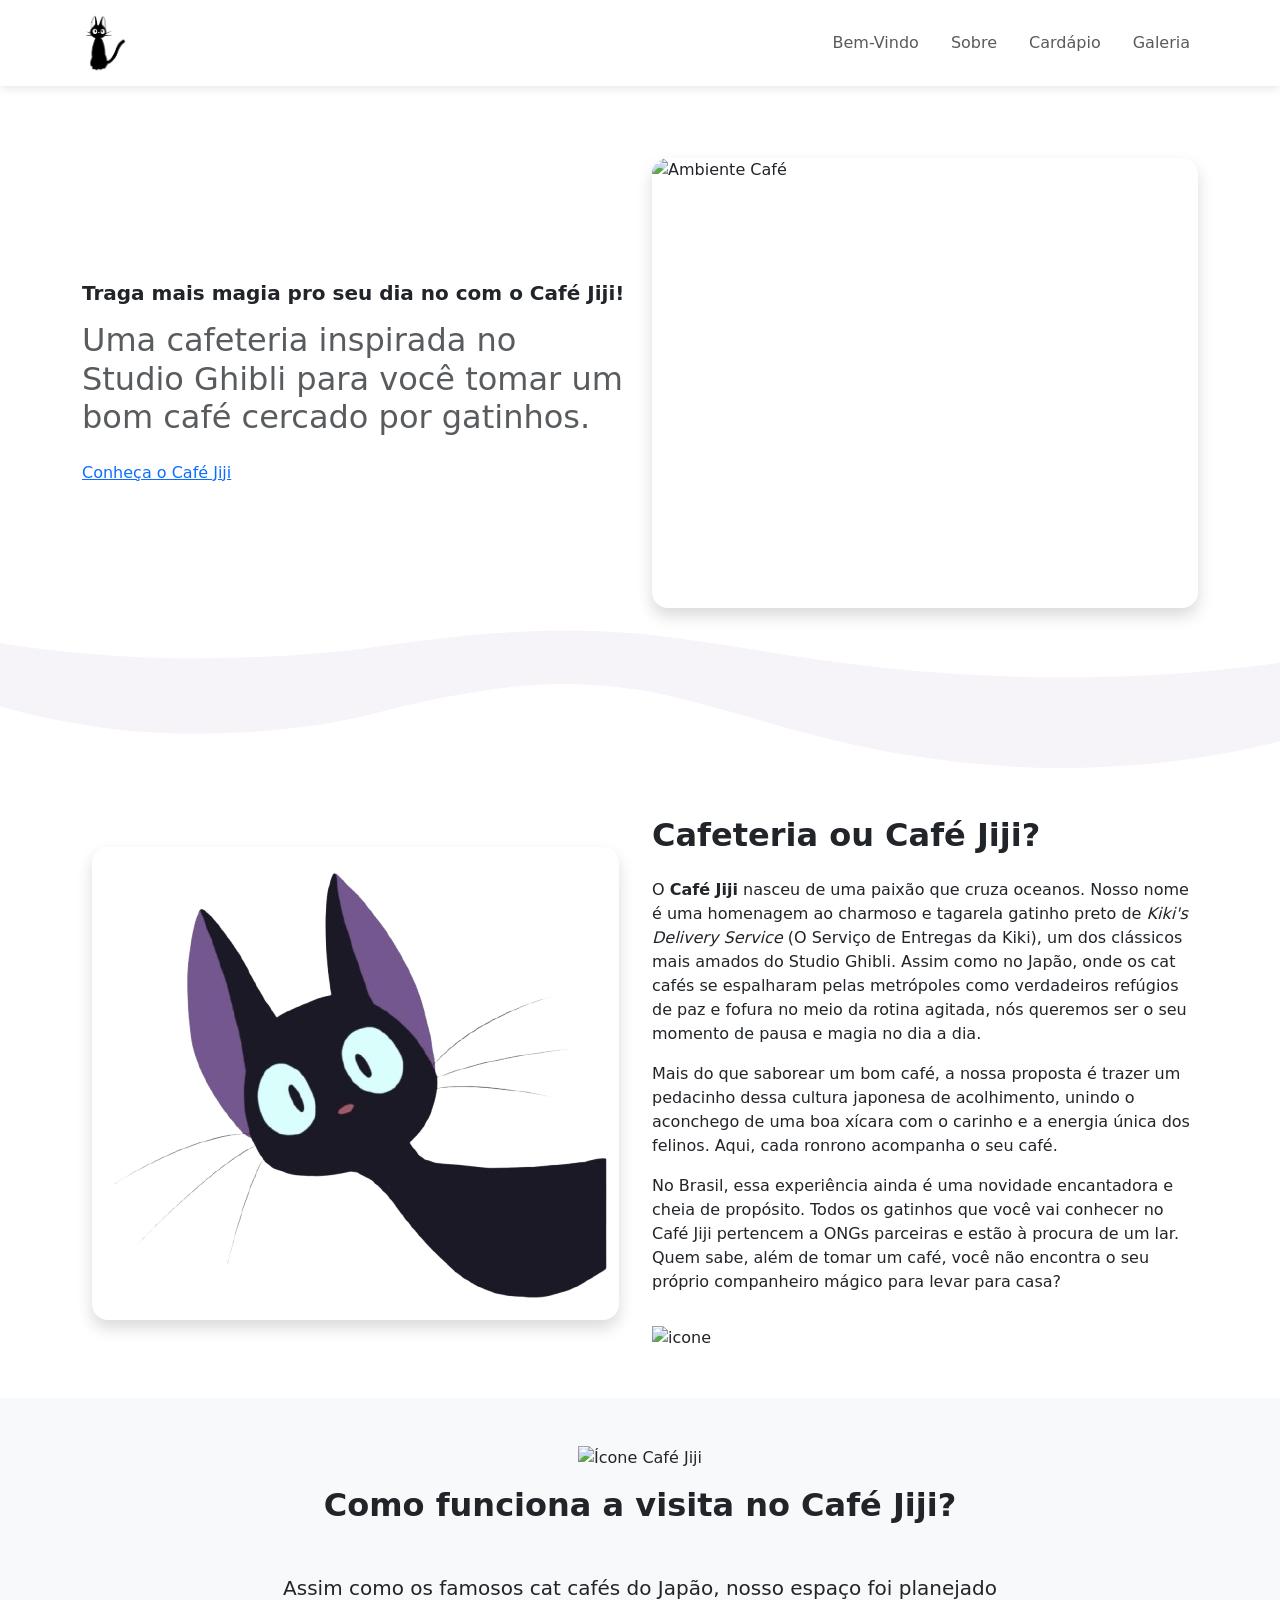
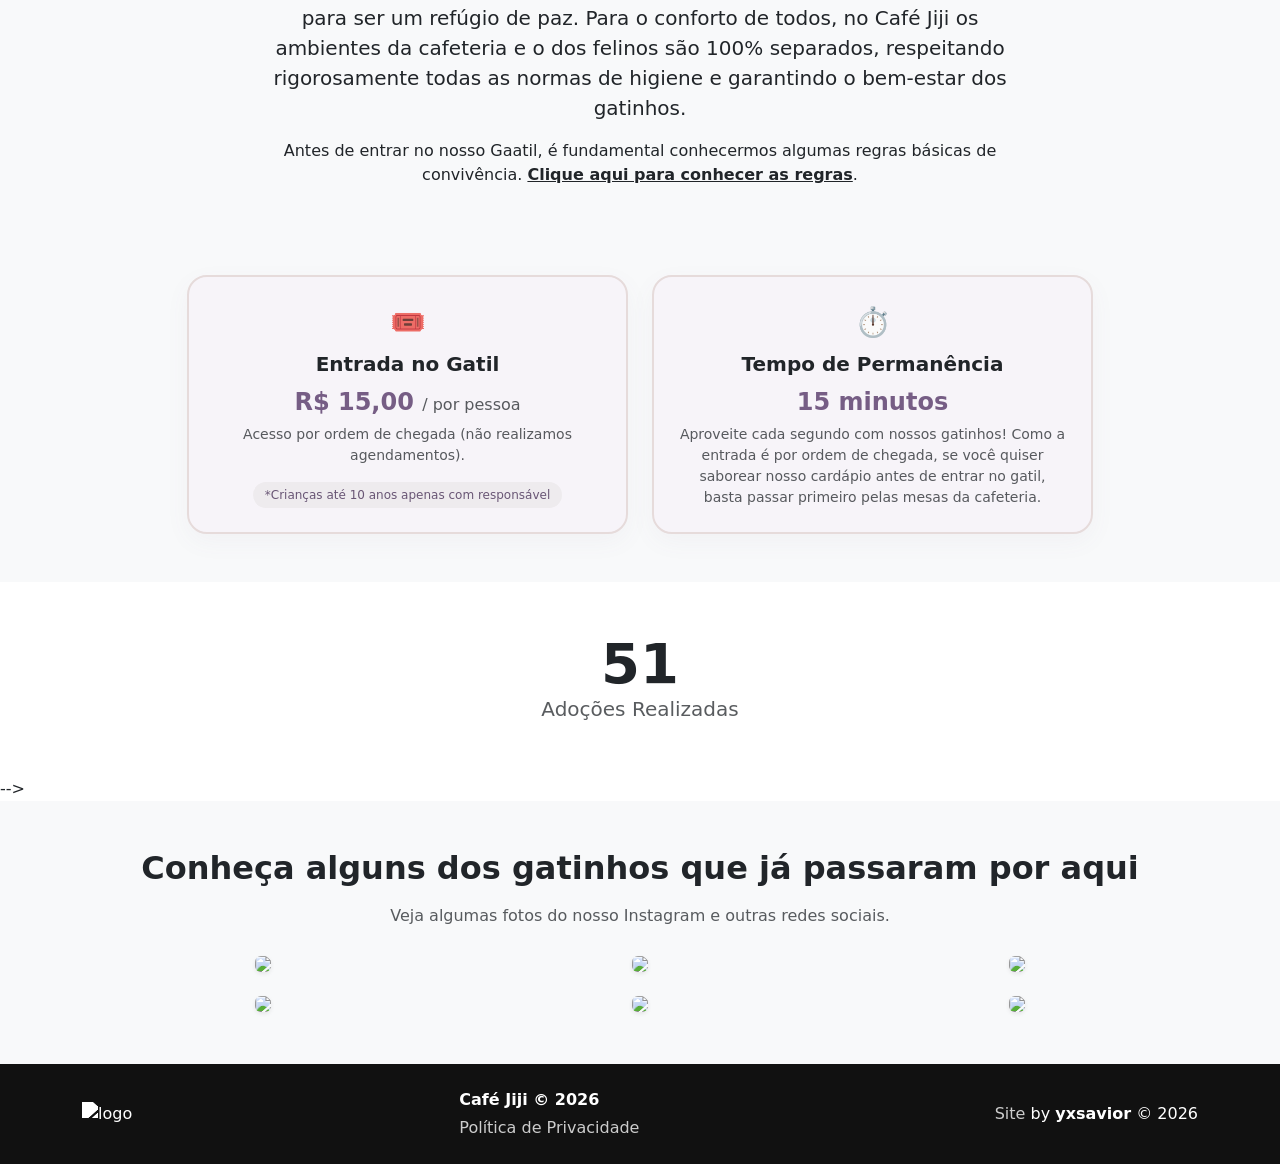
==== CafeJiji/wwwroot/index.html @ 89c2457e "feat: start frontend implementation" ====
<!DOCTYPE html>
<html lang="pt-br">
<head>
  <meta charset="UTF-8">
  <title>Header Café Jiji</title>

  <link href="https://cdn.jsdelivr.net/npm/bootstrap@5.3.3/dist/css/bootstrap.min.css" rel="stylesheet">
  <link href="css/styles.css" rel="stylesheet">

  <style>
    /* sticky estilo Elementor */
    .navbar {
      position: sticky;
      top: 0;
      z-index: 1000;
      background: white;
      box-shadow: 0 2px 10px rgba(0,0,0,0.1);
    }

    .navbar-brand img {
      height: 60px;
    }

    .nav-link {
      font-weight: 500;
    }

    /* Limita a altura máxima do slider no topo para não quebrar a proporção */
    .hero-carousel-img {
      height: 450px;
      object-fit: cover;
    }
  </style>
</head>

<body>

<!-- HEADER -->
<nav class="navbar navbar-expand-lg">

  <div class="container">

    <!-- LOGO -->
    <a class="navbar-brand" href="#">
      <img src="images/logo.png" alt="Logo">
    </a>

    <!-- botão mobile -->
    <button class="navbar-toggler" type="button" data-bs-toggle="collapse" data-bs-target="#menu">
      <span class="navbar-toggler-icon"></span>
    </button>

    <!-- MENU -->
    <div class="collapse navbar-collapse justify-content-end" id="menu">

      <ul class="navbar-nav gap-3">

        <li class="nav-item">
          <a class="nav-link" href="#home">Bem-Vindo</a>
        </li>

        <li class="nav-item">
          <a class="nav-link" href="#sobre">Sobre</a>
        </li>

        <li class="nav-item">
          <a class="nav-link" href="#cardapio">Cardápio</a>
        </li>

        <li class="nav-item">
          <a class="nav-link" href="#galeria">Galeria</a>
        </li>

      </ul>

    </div>

  </div>
</nav>

<script src="https://cdn.jsdelivr.net/npm/bootstrap@5.3.3/dist/js/bootstrap.bundle.min.js"></script>

<section id="bem-vindo" class="hero-section">

  <!-- CONTEÚDO -->
  <div class="container py-5">
    <!-- Removido o min-vh-100 para evitar que a seção estique desproporcionalmente -->
    <div class="row align-items-center py-4">

      <!-- TEXTO -->
      <div class="col-lg-6 text-center text-lg-start">

        <h5 class="fw-bold mb-3">
          Traga mais magia pro seu dia no <b>com o Café Jiji!</b>
        </h5>

        <h2 class="mb-4 text-muted">
            Uma cafeteria inspirada no Studio Ghibli para você tomar um bom café cercado por gatinhos.
        </h2>
        
        <a href="#sobre" class="hero-link">
          Conheça o Café Jiji
        </a>

      </div>

      <!-- SLIDER -->
      <div class="col-lg-6 mt-4 mt-lg-0">

        <div id="carouselCafe" class="carousel slide carousel-fade" data-bs-ride="carousel">

          <div class="carousel-inner rounded-4 overflow-hidden shadow">

            <div class="carousel-item active">
              <img src="https://images.unsplash.com/photo-1511920170033-f8396924c348"
                   class="d-block w-100 hero-carousel-img"
                   alt="Ambiente Café">
            </div>

            <div class="carousel-item">
              <img src="https://images.unsplash.com/photo-1509042239860-f550ce710b93"
                   class="d-block w-100 hero-carousel-img"
                   alt="Gatinho tomando café">
            </div>

          </div>

        </div>

      </div>

    </div>
  </div>

  <!-- ONDA (SVG igual Elementor) -->
  <div class="wave">
    <svg viewBox="0 0 1000 100" preserveAspectRatio="none">
      <path d="M790.5,93.1c-59.3-5.3-116.8-18-192.6-50c-29.6-12.7-76.9-31-100.5-35.9c-23.6-4.9-52.6-7.8-75.5-5.3
      c-10.2,1.1-22.6,1.4-50.1,7.4c-27.2,6.3-58.2,16.6-79.4,24.7c-41.3,15.9-94.9,21.9-134,22.6C72,58.2,0,25.8,0,25.8V100h1000V65.3
      c0,0-51.5,19.4-106.2,25.7C839.5,97,814.1,95.2,790.5,93.1z"></path>
    </svg>
  </div>

</section>
<div class="wave-divider">
  <svg viewBox="0 0 1000 100" preserveAspectRatio="none">
    <path d="M421.9,6.5c22.6-2.5,51.5,0.4,75.5,5.3c23.6,4.9,70.9,23.5,100.5,35.7c75.8,32.2,133.7,44.5,192.6,49.7
    c23.6,2.1,48.7,3.5,103.4-2.5c54.7-6,106.2-25.6,106.2-25.6V0H0v30.3c0,0,72,32.6,158.4,30.5c39.2-0.7,92.8-6.7,134-22.4
    c21.2-8.1,52.2-18.2,79.7-24.2C399.3,7.9,411.6,7.5,421.9,6.5z"></path>
  </svg>
</div>
<section id="sobre" class="py-5 position-relative bg-white">

  <div class="container">

    <div class="row align-items-center">

      <!-- IMAGEM -->
      <div class="col-lg-6 text-center mb-4 mb-lg-0">
        <img src="images/132-1326519_jiji-kikis-delivery-service-icon-png-download-kiki-removebg-preview.png"
             class="img-fluid rounded-4 shadow"
             alt="Café Jiji">
      </div>

      <!-- TEXTO -->
      <div class="col-lg-6">

        <h2 class="fw-bold mb-4">Cafeteria ou Café Jiji?</h2>

        <p>
            O <strong>Café Jiji</strong> nasceu de uma paixão que cruza oceanos. Nosso nome é uma homenagem ao charmoso e tagarela gatinho preto de <em>Kiki's Delivery Service</em> (O Serviço de Entregas da Kiki), um dos clássicos mais amados do Studio Ghibli. Assim como no Japão, onde os cat cafés se espalharam pelas metrópoles como verdadeiros refúgios de paz e fofura no meio da rotina agitada, nós queremos ser o seu momento de pausa e magia no dia a dia.
        </p>

        <p>
          Mais do que saborear um bom café, a nossa proposta é trazer um pedacinho dessa cultura japonesa de acolhimento, unindo o aconchego de uma boa xícara com o carinho e a energia única dos felinos. Aqui, cada ronrono acompanha o seu café.
        </p>

        <p>
          No Brasil, essa experiência ainda é uma novidade encantadora e cheia de propósito. Todos os gatinhos que você vai conhecer no Café Jiji pertencem a ONGs parceiras e estão à procura de um lar. Quem sabe, além de tomar um café, você não encontra o seu próprio companheiro mágico para levar para casa?
        </p>

        <!-- ícone pequeno -->
        <img src="https://gateriacatcafe.com.br/wp-content/uploads/2022/05/pet-cafe-5-112845.svg"
             width="60"
             class="mt-3"
             alt="icone">

      </div>

    </div>
  </div>
</section>

<!-- SEÇÃO ATUALIZADA: FUNCIONAMENTO DA VISITA VERTICALIZADA -->
<section id="funcionamento" class="py-5 bg-light position-relative">
  <div class="container">
    
    <!-- TOPO: Ícone + Título Centralizados -->
    <div class="text-center mb-5">
      <img 
        src="https://gateriacatcafe.com.br/wp-content/uploads/2022/05/pet-cafe-1-112818.svg" 
        alt="Ícone Café Jiji" 
        width="80" 
        class="mb-3"
      >
      <h2 class="fw-bold">Como funciona a visita no Café Jiji?</h2>
    </div>

    <!-- TEXTO INTRODUTÓRIO -->
    <div class="row justify-content-center mb-5">
      <div class="col-lg-8 text-center">
        <p class="lead">
          Assim como os famosos cat cafés do Japão, nosso espaço foi planejado para ser um refúgio de paz. 
          Para o conforto de todos, no Café Jiji os ambientes da cafeteria e o dos felinos são 100% separados, 
          respeitando rigorosamente todas as normas de higiene e garantindo o bem-estar dos gatinhos.
        </p>
        <p class="mt-3">
          Antes de entrar no nosso Gaatil, é fundamental conhecermos algumas regras básicas de convivência. 
          <a href="#" class="fw-bold text-decoration-underline link-dark">Clique aqui para conhecer as regras</a>.
        </p>
      </div>
    </div>

<div class="row justify-content-center g-4 text-center">
      
<div class="row justify-content-center g-4 text-center">
      
      <div class="col-md-5">
        <div class="p-4 jiji-card h-100 d-flex flex-column justify-content-center">
          <div class="jiji-icon-wrapper mb-2">🎟️</div>
          <h5 class="fw-bold mb-2 text-dark">Entrada no Gatil</h5>
          <p class="fs-4 fw-bold jiji-price mb-1">R$ 15,00 <span class="fs-6 text-muted fw-normal">/ por pessoa</span></p>
          <p class="text-muted small mb-0 font-light">Acesso por ordem de chegada (não realizamos agendamentos).</p>
          <div class="mt-3">
            <span class="jiji-badge">*Crianças até 10 anos apenas com responsável</span>
          </div>
        </div>
      </div>

      <div class="col-md-5">
        <div class="p-4 jiji-card h-100 d-flex flex-column justify-content-center">
          <div class="jiji-icon-wrapper mb-2">⏱️</div>
          <h5 class="fw-bold mb-2 text-dark">Tempo de Permanência</h5>
          <p class="fs-4 fw-bold text-dark mb-1 font-accent">15 minutos</p>
          <p class="text-muted small mb-0 font-light">
            Aproveite cada segundo com nossos gatinhos! Como a entrada é por ordem de chegada, se você quiser saborear nosso cardápio antes de entrar no gatil, basta passar primeiro pelas mesas da cafeteria.
          </p>
        </div>
      </div>

    </div>
    </div>

  </div>
</section>

<section class="py-5 text-center">

  <div class="container">

    <div class="display-4 fw-bold">
      <span id="counter">0</span>
    </div>
    <h5 class="text-muted mb-2">Adoções Realizadas</h5>

  </div>

</section>

<script>
function animateCounter(id, target, duration) {
  const el = document.getElementById(id);
  let start = 0;
  const stepTime = Math.max(Math.floor(duration / target), 10);

  const timer = setInterval(() => {
    start++;
    el.textContent = start;

    if (start >= target) {
      clearInterval(timer);
    }
  }, stepTime);
}

// inicia quando carrega a página
animateCounter("counter", 89, 3000);
</script>

<!-- <section class="parallax-js">

  <div class="parallax-bg"></div>

  <div class="container text-center text-white">
    <h2 class="fw-bold">Bem-vindo ao Café Jiji</h2>
    <p>Experiência única com cafés e gatos</p>
  </div>

</section> -->

<!-- <section id="cardapio" class="cardapio-section d-flex align-items-center">

  <!-- overlay -->
  <div class="overlay"></div> -->

</section>
<section id="galeria" class="gallery-section position-relative py-5">

  <div class="container text-center">

    <h2 class="fw-bold mb-3">Conheça alguns dos gatinhos que já passaram por aqui</h2>

    <p class="text-muted mb-4">
      Veja algumas fotos do nosso Instagram e outras redes sociais.
    </p>

    <!-- GALERIA -->
    <div class="row g-3">

      <div class="col-6 col-md-4">
        <img src="https://images.unsplash.com/photo-1511910849309-0dffb8785146"
             class="img-fluid rounded shadow-sm gallery-img">
      </div>

      <div class="col-6 col-md-4">
        <img src="https://images.unsplash.com/photo-1504208434309-cb69f4fe52b0"
             class="img-fluid rounded shadow-sm gallery-img">
      </div>

      <div class="col-6 col-md-4">
        <img src="https://images.unsplash.com/photo-1509042239860-f550ce710b93"
             class="img-fluid rounded shadow-sm gallery-img">
      </div>

      <div class="col-6 col-md-4">
        <img src="https://images.unsplash.com/photo-1470163395405-d2b80e7450ed"
             class="img-fluid rounded shadow-sm gallery-img">
      </div>

      <div class="col-6 col-md-4">
        <img src="https://images.unsplash.com/photo-1518791841217-8f162f1e1131"
             class="img-fluid rounded shadow-sm gallery-img">
      </div>

      <div class="col-6 col-md-4">
        <img src="https://images.unsplash.com/photo-1511044568932-338cba0ad803"
             class="img-fluid rounded shadow-sm gallery-img">
      </div>

    </div>

  </div>

</section>
<footer class="footer py-4">

  <div class="container">

    <div class="row align-items-center text-center text-md-start g-3">

      <!-- LOGO -->
      <div class="col-md-4">
        <img 
          src="https://gateriacatcafe.com.br/wp-content/uploads/2022/05/pet-cafe-4-112840.svg"
          alt="logo"
          width="90"
        >
      </div>

      <!-- CENTRO -->
      <div class="col-md-4">

        <p class="mb-1 fw-bold">
          Café Jiji © 2026
        </p>

        <a href="#"
           target="_blank"
           class="text-decoration-none">
          Política de Privacidade
        </a>

      </div>

      <!-- CRÉDITO -->
      <div class="col-md-4 text-md-end">

        <p class="mb-0">
          <a href="https://upsites.digital" target="_blank" class="text-decoration-none">
            Site
          </a>
          by <strong>yxsavior</strong> © <span id="ano"></span>
        </p>

      </div>

    </div>

  </div>

</footer>

<script>
  document.getElementById("ano").textContent = new Date().getFullYear();
</script>
</body>
</html>
---- CafeJiji/wwwroot/css/styles.css ----
.hero-section {
  background: #f8f9fa;
  position: relative;
}

.wave {
  position: absolute;
  bottom: 0;
  width: 100%;
  overflow: hidden;
  line-height: 0;
}

.wave svg {
  display: block;
  width: 100%;
  height: 50px;
  fill: #f7f4f9;
}

.wave-divider {
  line-height: 0;
  margin-top: -1px;
  margin-bottom: -1px;
}

.wave-divider svg {
  display: block;
  width: 100%;
  height: 90px;
}

/* cor depende da seção */
.wave-divider path {
  /* fill: #e6dbdb; */
  fill: #f7f4f9
}

.carousel img {
  height: 450px;
  object-fit: cover;
}

#a-gateria {
  background: #f8f9fa;
}

#a-gateria p {
  line-height: 1.7;
}

#a-gateria ul {
  padding-left: 1.2rem;
}

#a-gateria ul li {
  margin-bottom: 6px;
}

.card {
  border-radius: 14px;
  transition: 0.2s ease;
}

.card:hover {
  transform: translateY(-3px);
  box-shadow: 0 10px 25px rgba(0,0,0,0.1);
}

.cardapio-section {
  position: relative;
  min-height: 400px;
  background: url("https://images.unsplash.com/photo-1509042239860-f550ce710b93") center/cover no-repeat;
  overflow: hidden;
}

/* overlay escuro */
.cardapio-section .overlay {
  position: absolute;
  inset: 0;
  background: rgba(0,0,0,0.6);
}

/* conteúdo acima do overlay */
.cardapio-section .container {
  z-index: 2;
}

/* imagem decorativa girando */
.decor {
  position: absolute;
  width: 180px;
  top: 20px;
  right: 40px;
  opacity: 0.8;
  animation: spin 20s linear infinite;
}

/* animação rotação */
@keyframes spin {
  from { transform: rotate(0deg); }
  to { transform: rotate(360deg); }
}

.gallery-section {
  background: #f8f9fa;
  position: relative;
}

/* WAVES */
.wave-top,
.wave-bottom {
  position: absolute;
  width: 100%;
  left: 0;
  line-height: 0;
}

.wave-top {
  top: 0;
}

.wave-bottom {
  bottom: 0;
}

.wave-top svg,
.wave-bottom svg {
  width: 100%;
  height: 80px;
  display: block;
  fill: #fff;
}

/* GALERIA */
.gallery-img {
  height: 220px;
  object-fit: cover;
  transition: 0.3s ease;
  cursor: pointer;
}

.gallery-img:hover {
  transform: scale(1.05);
  box-shadow: 0 10px 25px rgba(0,0,0,0.15);
}

.footer {
  background: #111;
  color: #fff;
}

.footer a {
  color: #ccc;
  transition: 0.2s;
}

.footer a:hover {
  color: #fff;
}

.footer img {
  filter: brightness(0) invert(1); /* deixa o logo branco se quiser */
}

.hero-section {
  position: relative;
  overflow: hidden;
  background: #fff;
}

/* wave sempre embaixo da section */
.wave-bottom {
  position: absolute;
  bottom: -1px;
  left: 0;
  width: 100%;
  line-height: 0;
}

.wave-bottom svg {
  width: 100%;
  height: 80px;
  display: block;
}
#carouselCafe {
  max-width: 100%;
}

.carousel-inner {
  border-radius: 20px;
  overflow: hidden;
}

/* Faz com que todos os parágrafos do site tenham o padrão da classe 'lead' */


/* Customização dos Cards do Café Jiji (Edição Lavanda) */
.jiji-card {
    background-color: #f7f4f9; /* Um off-white/lavanda claríssimo e super limpo */
    border: 2px solid #e6dbdb; /* A cor que você sugeriu, servindo de transição suave */
    border-radius: 20px;       /* Cantos arredondados amigáveis */
    box-shadow: 0 8px 24px rgba(118, 93, 133, 0.05); /* Sombra super sutil e levemente arroxeada */
    transition: transform 0.3s ease, box-shadow 0.3s ease;
}

/* Efeito sutil quando o usuário passa o mouse por cima */
.jiji-card:hover {
    transform: translateY(-4px);
    box-shadow: 0 12px 30px rgba(118, 93, 133, 0.1);
    
}

/* Destaca os emojis tirando o visual de texto comum */
.jiji-icon-wrapper {
    font-size: 1.8rem;
    display: inline-block;
}

/* Um roxo/lavanda mais escuro para o preço ter boa leitura */
.jiji-price {
    color: #765d85; 
}

/* Um destaque em tom lavanda pastel para substituir o badge cinza */
.jiji-badge {
    display: inline-block;
    padding: 4px 12px;
    font-size: 0.75rem;
    font-weight: 500;
    color: #695675;
    background-color: #eeebee; /* Lilás pastel bem delicado */
    border-radius: 50px;
}

/* Ajuste opcional para o destaque dos '15 minutos' no Card 2 */
.font-accent {
    color: #765d85 !important;
}
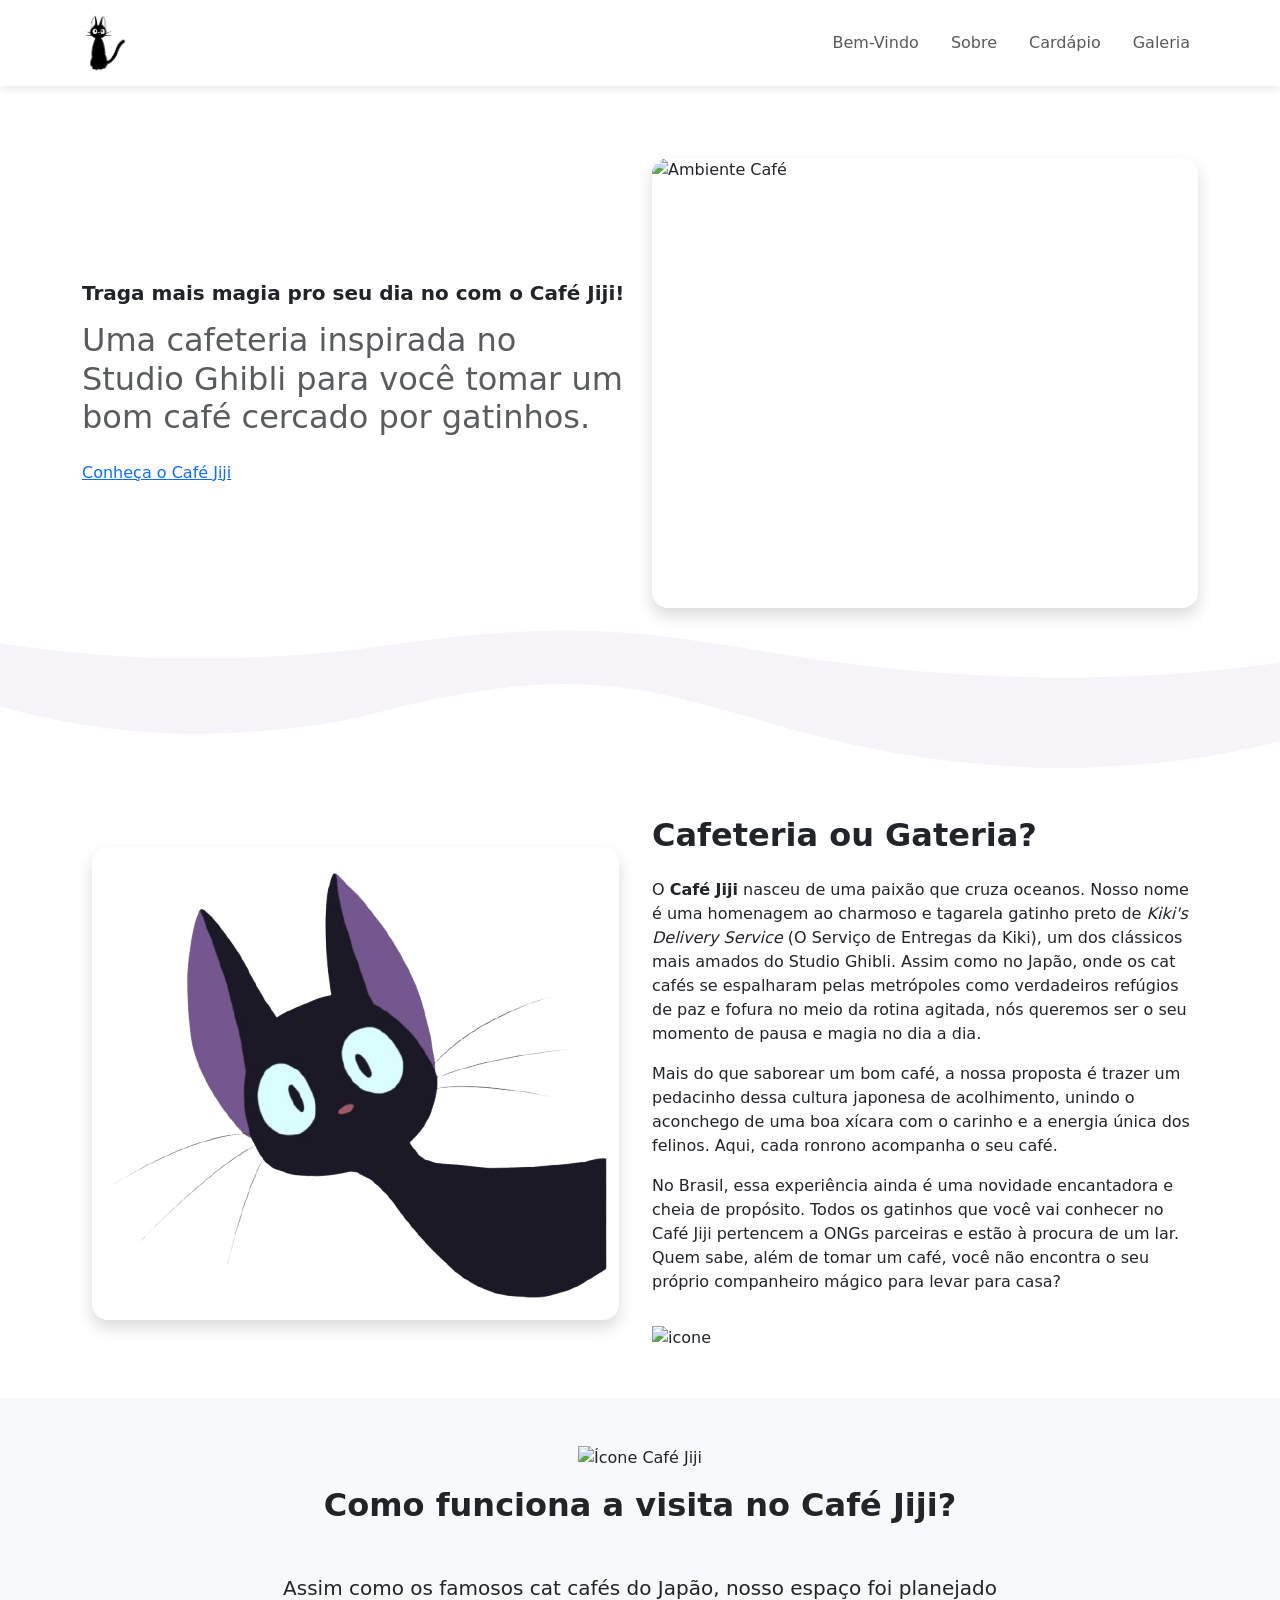
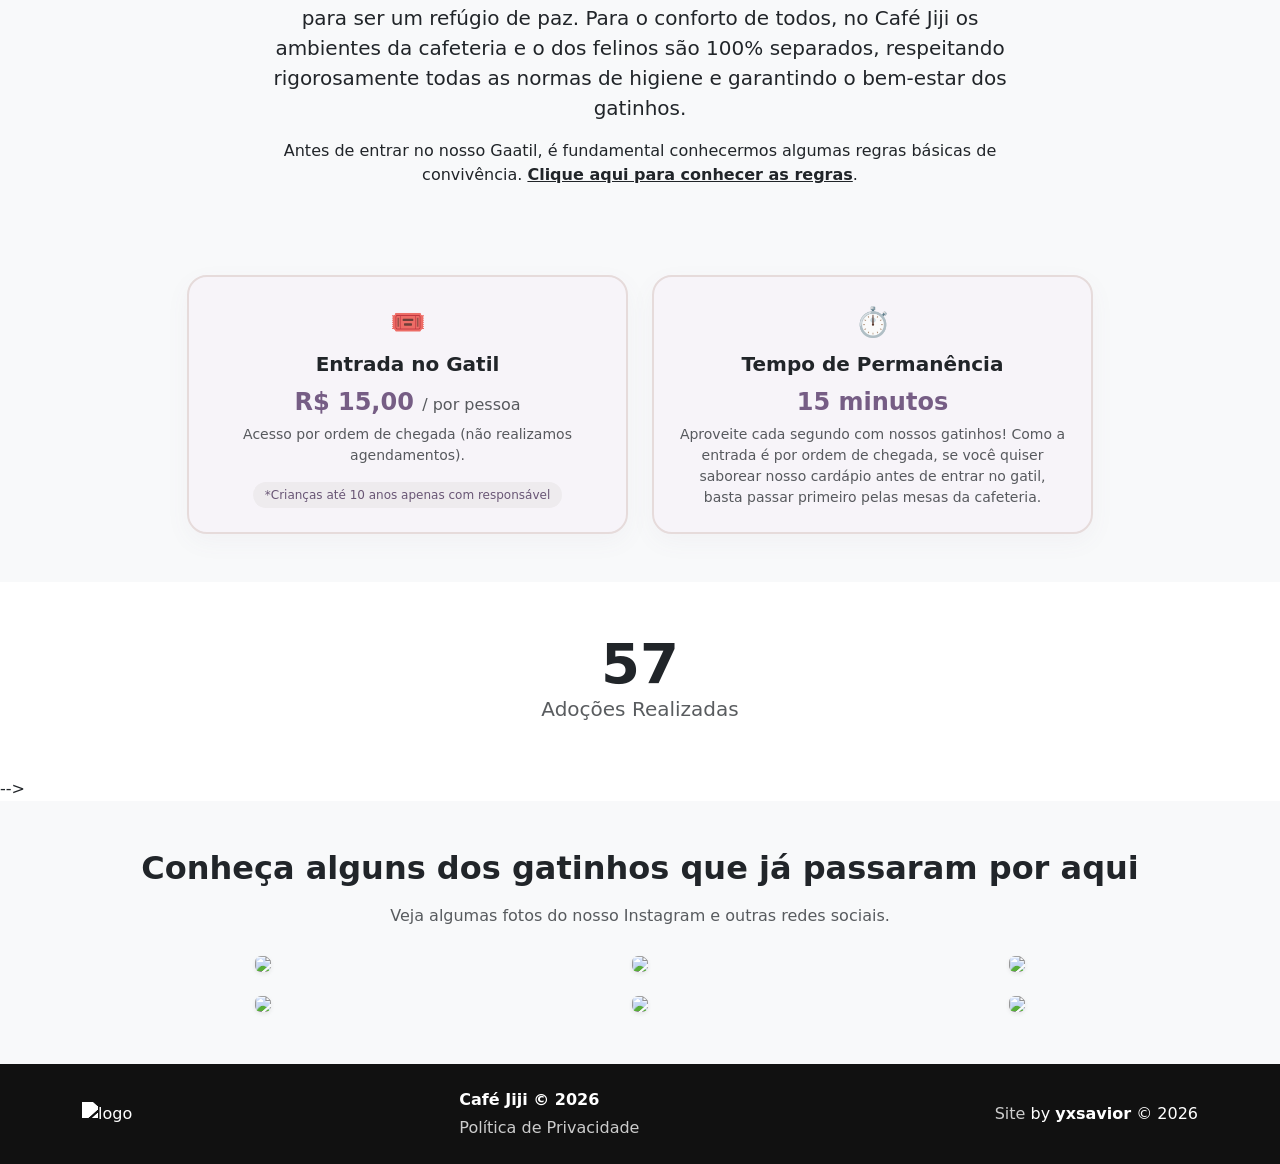
==== commit b8f7729d: "feat: pages mvp" ====
--- a/CafeJiji/wwwroot/index.html
+++ b/CafeJiji/wwwroot/index.html
@@ -165,7 +165,7 @@
       <!-- TEXTO -->
       <div class="col-lg-6">
 
-        <h2 class="fw-bold mb-4">Cafeteria ou Café Jiji?</h2>
+        <h2 class="fw-bold mb-4">Cafeteria ou Gateria?</h2>
 
         <p>
             O <strong>Café Jiji</strong> nasceu de uma paixão que cruza oceanos. Nosso nome é uma homenagem ao charmoso e tagarela gatinho preto de <em>Kiki's Delivery Service</em> (O Serviço de Entregas da Kiki), um dos clássicos mais amados do Studio Ghibli. Assim como no Japão, onde os cat cafés se espalharam pelas metrópoles como verdadeiros refúgios de paz e fofura no meio da rotina agitada, nós queremos ser o seu momento de pausa e magia no dia a dia.
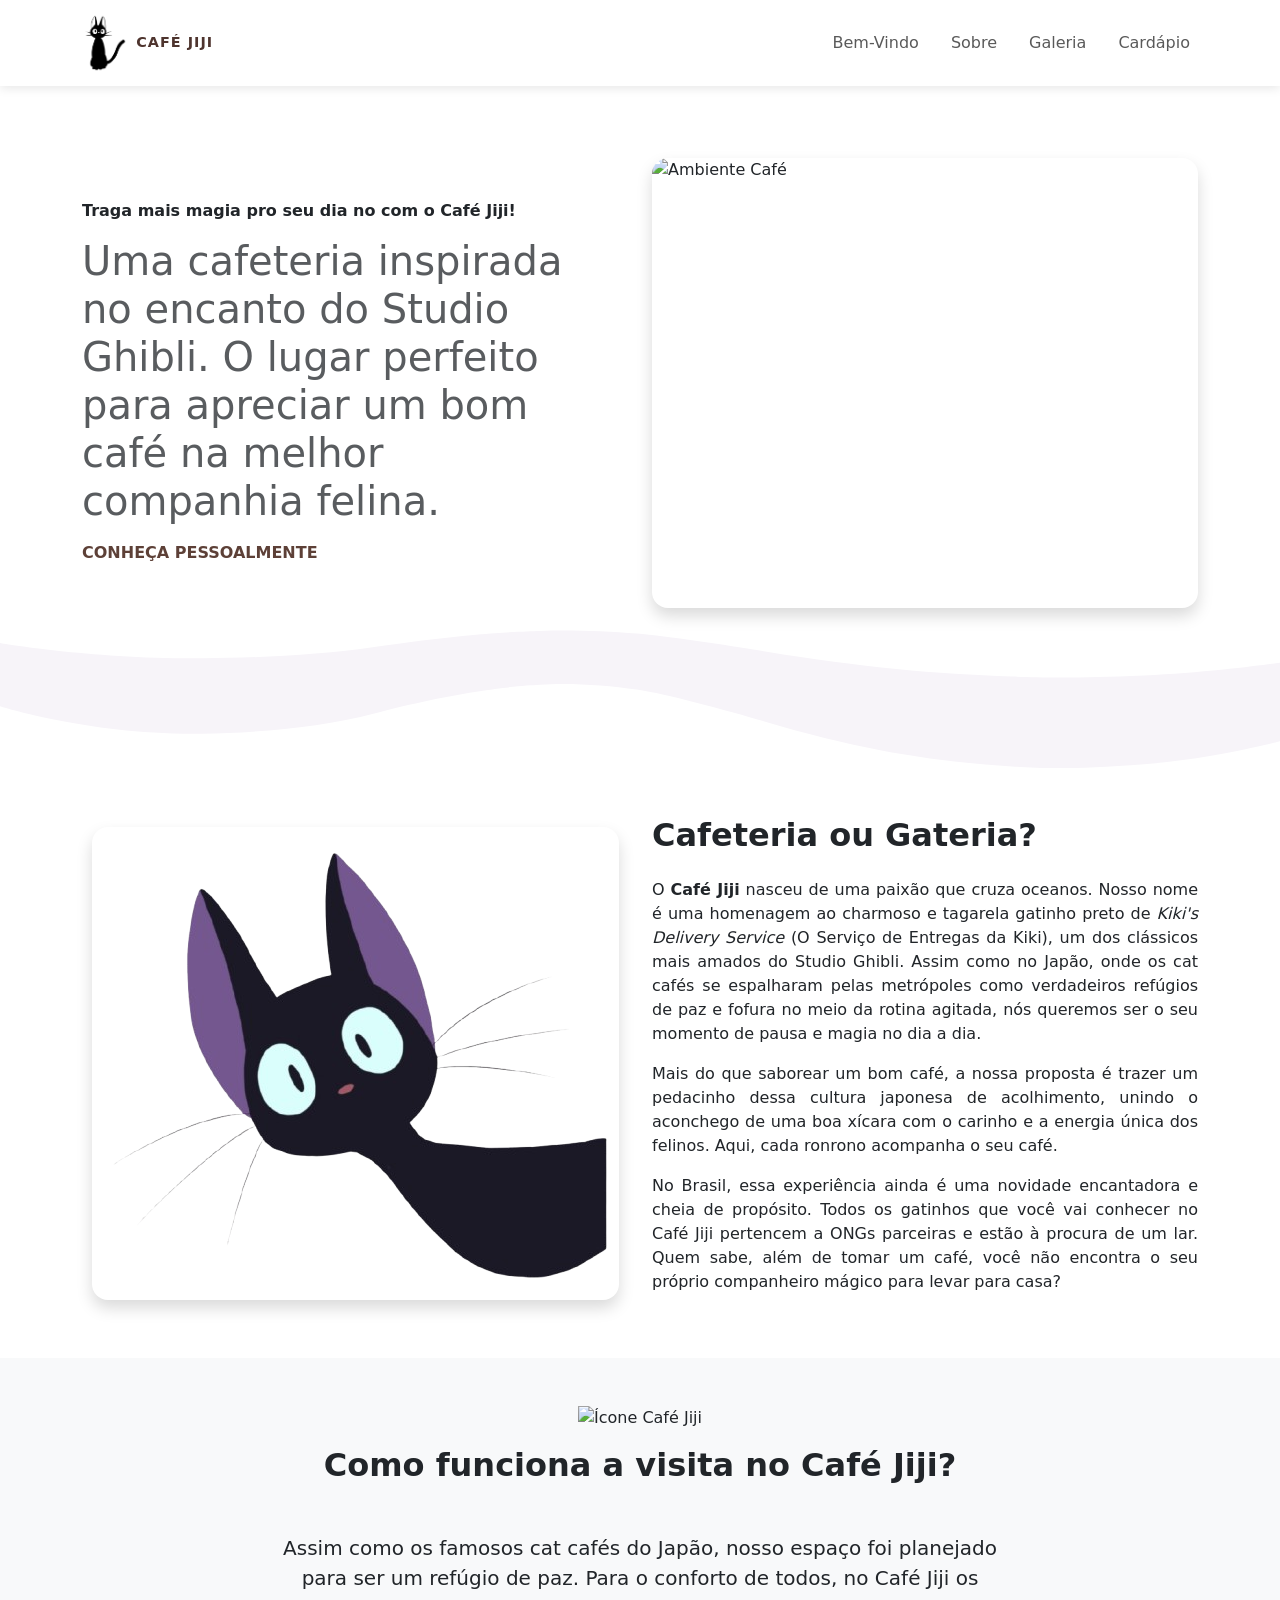
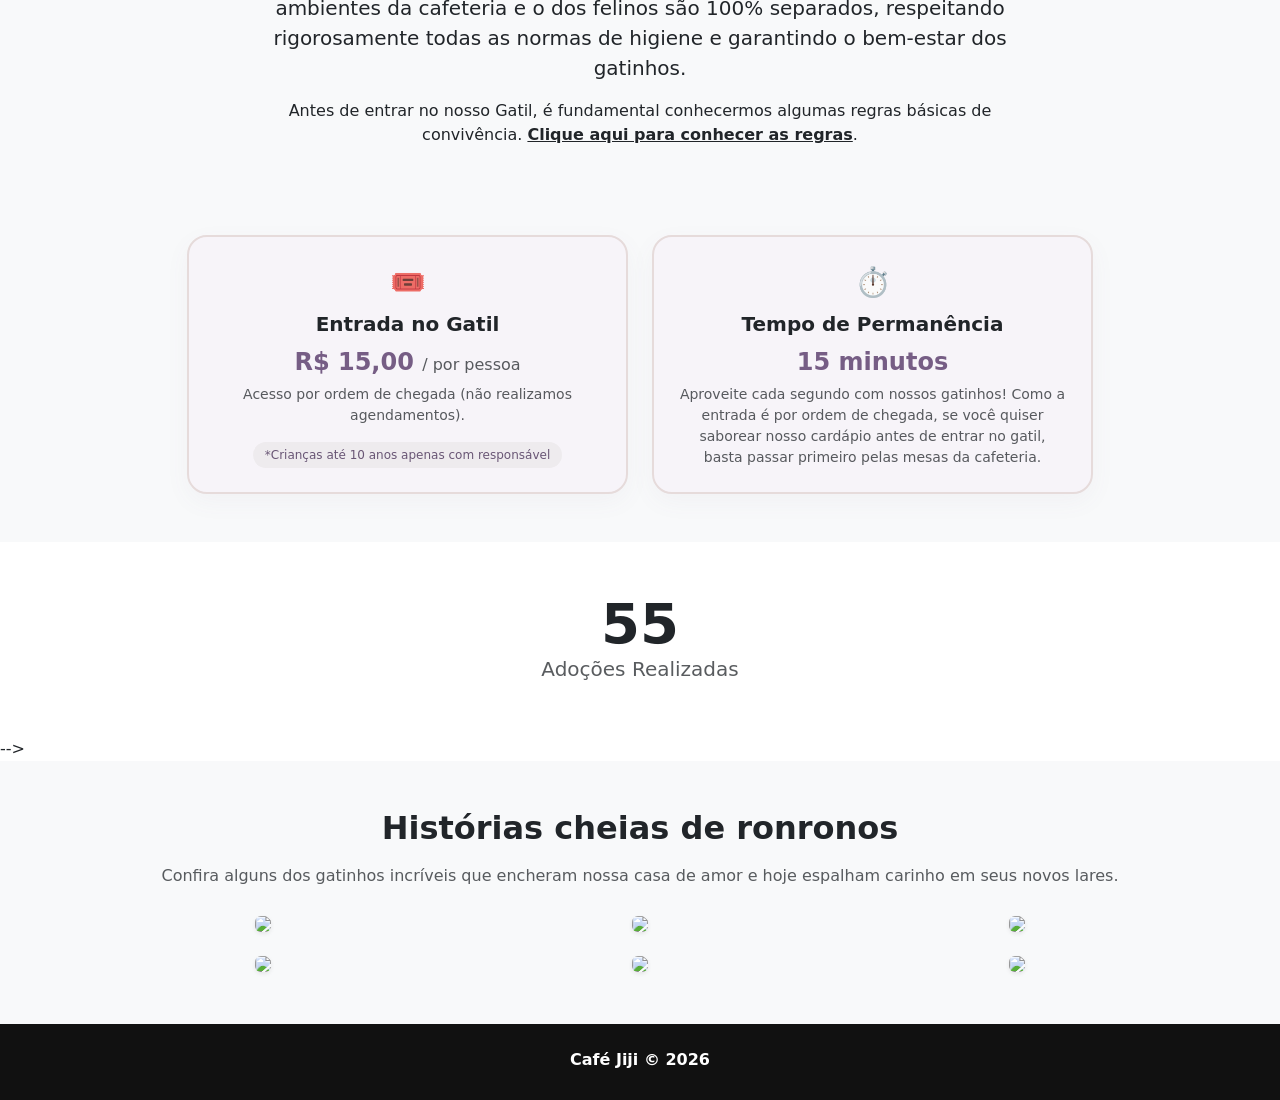
==== commit 9486815a: "refactor: index and menu design" ====
--- a/CafeJiji/wwwroot/index.html
+++ b/CafeJiji/wwwroot/index.html
@@ -40,9 +40,12 @@
 
   <div class="container">
 
-    <!-- LOGO -->
-    <a class="navbar-brand" href="#">
-      <img src="images/logo.png" alt="Logo">
+    <!-- LOGO COM TEXTO -->
+    <a class="navbar-brand d-flex align-items-center gap-2" href="index.html">
+    <img src="images/logo.png" alt="Logo" style="height: 60px;">
+    <span class="fw-bold tracking-wider" style="font-size: 0.9rem; color: #4e342e; letter-spacing: 1px;">
+        CAFÉ JIJI
+    </span>
     </a>
 
     <!-- botão mobile -->
@@ -62,13 +65,13 @@
         <li class="nav-item">
           <a class="nav-link" href="#sobre">Sobre</a>
         </li>
-
-        <li class="nav-item">
-          <a class="nav-link" href="#cardapio">Cardápio</a>
-        </li>
-
+        
         <li class="nav-item">
           <a class="nav-link" href="#galeria">Galeria</a>
+        </li>
+
+        <li class="nav-item">
+          <a class="nav-link" href="cardapio.html">Cardápio</a>
         </li>
 
       </ul>
@@ -90,16 +93,16 @@
       <!-- TEXTO -->
       <div class="col-lg-6 text-center text-lg-start">
 
-        <h5 class="fw-bold mb-3">
+        <h6 class="fw-bold mb-3">
           Traga mais magia pro seu dia no <b>com o Café Jiji!</b>
-        </h5>
-
-        <h2 class="mb-4 text-muted">
-            Uma cafeteria inspirada no Studio Ghibli para você tomar um bom café cercado por gatinhos.
-        </h2>
+        </h6>
+
+       <h1 class="mb-3 text-muted text-start" style="max-width: 500px; line-height: 1.2;">
+        Uma cafeteria inspirada no encanto do Studio Ghibli. O lugar perfeito para apreciar um bom café na melhor companhia felina.
+        </h1>
         
-        <a href="#sobre" class="hero-link">
-          Conheça o Café Jiji
+        <a href="#sobre" class="hero-link" style="text-decoration: none; color: #5d4037; font-weight: bold;">
+            CONHEÇA PESSOALMENTE
         </a>
 
       </div>
@@ -163,29 +166,23 @@
       </div>
 
       <!-- TEXTO -->
-      <div class="col-lg-6">
-
-        <h2 class="fw-bold mb-4">Cafeteria ou Gateria?</h2>
-
-        <p>
-            O <strong>Café Jiji</strong> nasceu de uma paixão que cruza oceanos. Nosso nome é uma homenagem ao charmoso e tagarela gatinho preto de <em>Kiki's Delivery Service</em> (O Serviço de Entregas da Kiki), um dos clássicos mais amados do Studio Ghibli. Assim como no Japão, onde os cat cafés se espalharam pelas metrópoles como verdadeiros refúgios de paz e fofura no meio da rotina agitada, nós queremos ser o seu momento de pausa e magia no dia a dia.
-        </p>
-
-        <p>
-          Mais do que saborear um bom café, a nossa proposta é trazer um pedacinho dessa cultura japonesa de acolhimento, unindo o aconchego de uma boa xícara com o carinho e a energia única dos felinos. Aqui, cada ronrono acompanha o seu café.
-        </p>
-
-        <p>
-          No Brasil, essa experiência ainda é uma novidade encantadora e cheia de propósito. Todos os gatinhos que você vai conhecer no Café Jiji pertencem a ONGs parceiras e estão à procura de um lar. Quem sabe, além de tomar um café, você não encontra o seu próprio companheiro mágico para levar para casa?
-        </p>
-
-        <!-- ícone pequeno -->
-        <img src="https://gateriacatcafe.com.br/wp-content/uploads/2022/05/pet-cafe-5-112845.svg"
-             width="60"
-             class="mt-3"
-             alt="icone">
-
-      </div>
+    <div class="col-lg-6" style="text-align: justify;">
+
+    <h2 class="fw-bold mb-4 text-start">Cafeteria ou Gateria?</h2>
+
+    <p>
+        O <strong>Café Jiji</strong> nasceu de uma paixão que cruza oceanos. Nosso nome é uma homenagem ao charmoso e tagarela gatinho preto de <em>Kiki's Delivery Service</em> (O Serviço de Entregas da Kiki), um dos clássicos mais amados do Studio Ghibli. Assim como no Japão, onde os cat cafés se espalharam pelas metrópoles como verdadeiros refúgios de paz e fofura no meio da rotina agitada, nós queremos ser o seu momento de pausa e magia no dia a dia.
+    </p>
+
+    <p>
+        Mais do que saborear um bom café, a nossa proposta é trazer um pedacinho dessa cultura japonesa de acolhimento, unindo o aconchego de uma boa xícara com o carinho e a energia única dos felinos. Aqui, cada ronrono acompanha o seu café.
+    </p>
+
+    <p>
+        No Brasil, essa experiência ainda é uma novidade encantadora e cheia de propósito. Todos os gatinhos que você vai conhecer no Café Jiji pertencem a ONGs parceiras e estão à procura de um lar. Quem sabe, além de tomar um café, você não encontra o seu próprio companheiro mágico para levar para casa?
+    </p>
+
+    </div>
 
     </div>
   </div>
@@ -215,7 +212,7 @@
           respeitando rigorosamente todas as normas de higiene e garantindo o bem-estar dos gatinhos.
         </p>
         <p class="mt-3">
-          Antes de entrar no nosso Gaatil, é fundamental conhecermos algumas regras básicas de convivência. 
+          Antes de entrar no nosso Gatil, é fundamental conhecermos algumas regras básicas de convivência. 
           <a href="#" class="fw-bold text-decoration-underline link-dark">Clique aqui para conhecer as regras</a>.
         </p>
       </div>
@@ -308,10 +305,10 @@
 
   <div class="container text-center">
 
-    <h2 class="fw-bold mb-3">Conheça alguns dos gatinhos que já passaram por aqui</h2>
+    <h2 class="fw-bold mb-3">Histórias cheias de ronronos</h2>
 
     <p class="text-muted mb-4">
-      Veja algumas fotos do nosso Instagram e outras redes sociais.
+    Confira alguns dos gatinhos incríveis que encheram nossa casa de amor e hoje espalham carinho em seus novos lares.
     </p>
 
     <!-- GALERIA -->
@@ -353,51 +350,21 @@
 
 </section>
 <footer class="footer py-4">
-
-  <div class="container">
-
-    <div class="row align-items-center text-center text-md-start g-3">
-
-      <!-- LOGO -->
-      <div class="col-md-4">
-        <img 
-          src="https://gateriacatcafe.com.br/wp-content/uploads/2022/05/pet-cafe-4-112840.svg"
-          alt="logo"
-          width="90"
-        >
-      </div>
-
-      <!-- CENTRO -->
-      <div class="col-md-4">
+  <div class="container">
+
+    <div class="row align-items-center text-center g-3">
+
+      <div class="col-12 text-center">
 
         <p class="mb-1 fw-bold">
           Café Jiji © 2026
         </p>
 
-        <a href="#"
-           target="_blank"
-           class="text-decoration-none">
-          Política de Privacidade
-        </a>
-
-      </div>
-
-      <!-- CRÉDITO -->
-      <div class="col-md-4 text-md-end">
-
-        <p class="mb-0">
-          <a href="https://upsites.digital" target="_blank" class="text-decoration-none">
-            Site
-          </a>
-          by <strong>yxsavior</strong> © <span id="ano"></span>
-        </p>
-
-      </div>
-
-    </div>
-
-  </div>
-
+        </div>
+
+    </div>
+
+  </div>
 </footer>
 
 <script>
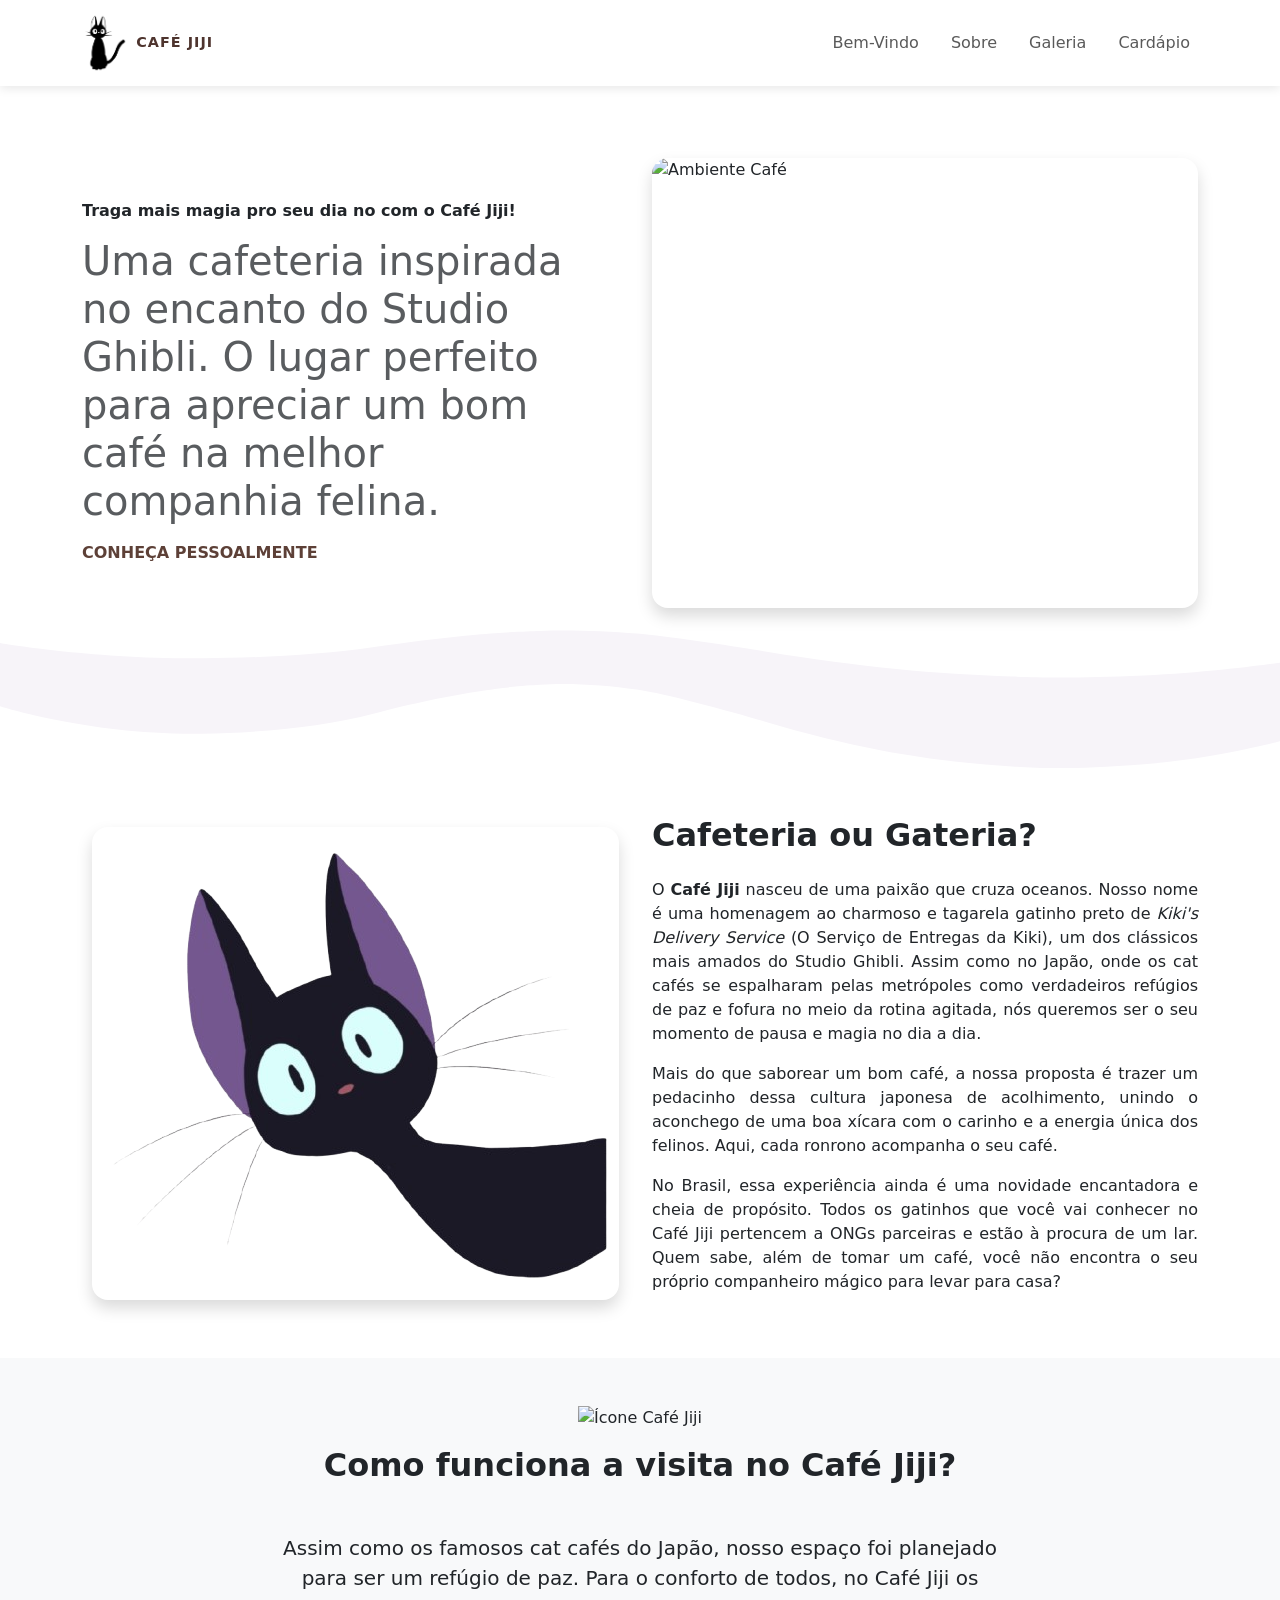
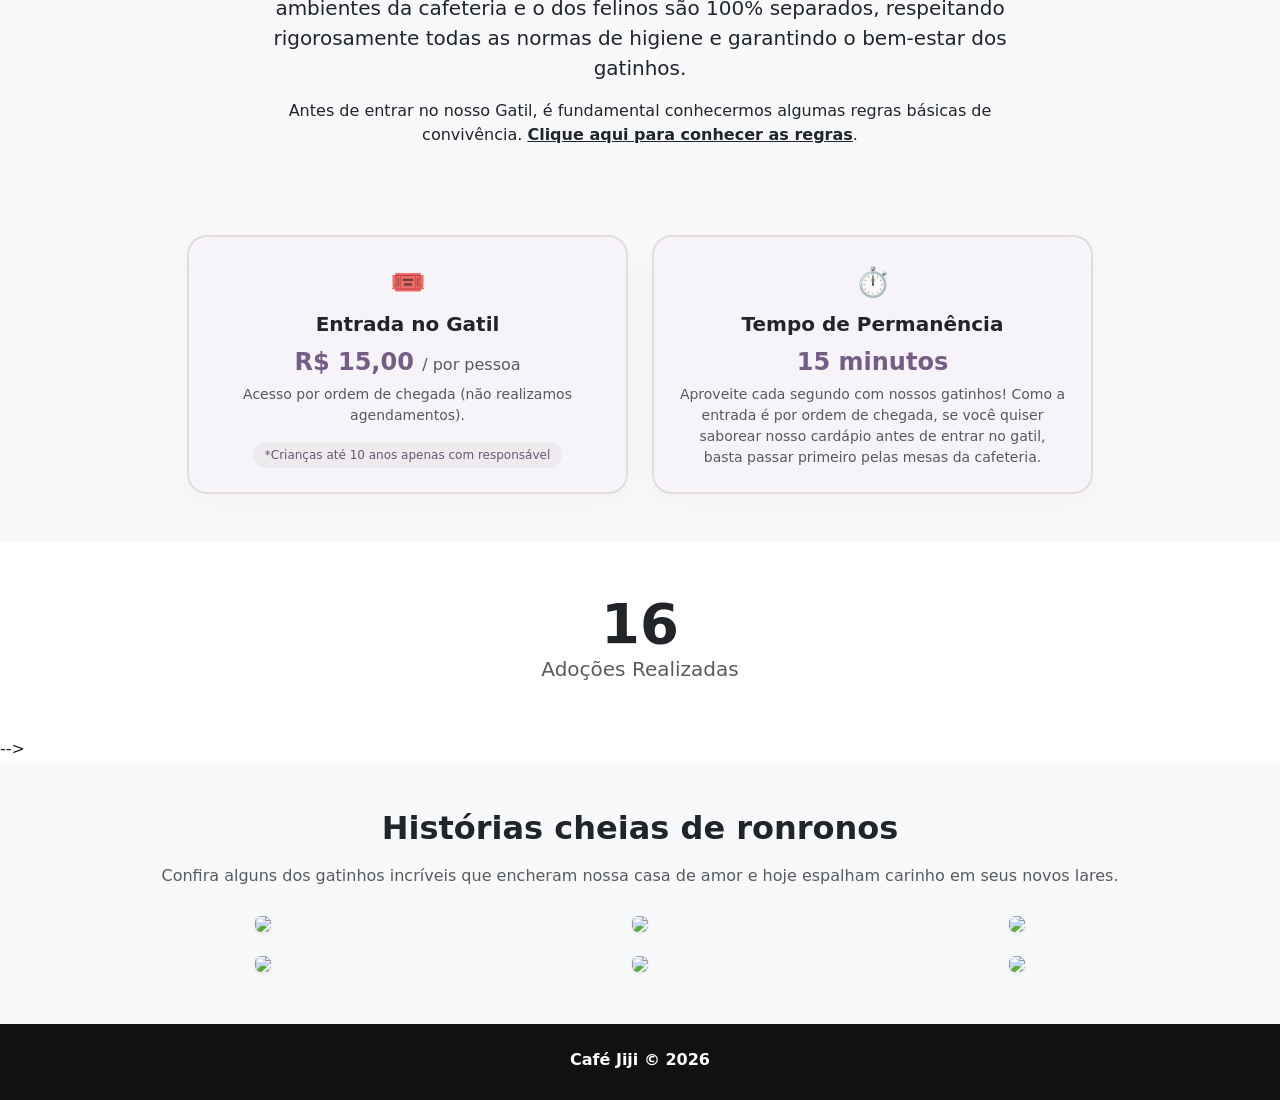
==== commit abbd0ffc: "refactor: number of adopted cats" ====
--- a/CafeJiji/wwwroot/index.html
+++ b/CafeJiji/wwwroot/index.html
@@ -115,13 +115,13 @@
           <div class="carousel-inner rounded-4 overflow-hidden shadow">
 
             <div class="carousel-item active">
-              <img src="https://images.unsplash.com/photo-1511920170033-f8396924c348"
+              <img src="/images/index1.jpg"
                    class="d-block w-100 hero-carousel-img"
                    alt="Ambiente Café">
             </div>
 
             <div class="carousel-item">
-              <img src="https://images.unsplash.com/photo-1509042239860-f550ce710b93"
+              <img src="/images/index2.jpg"
                    class="d-block w-100 hero-carousel-img"
                    alt="Gatinho tomando café">
             </div>
@@ -268,6 +268,13 @@
 function animateCounter(id, target, duration) {
   const el = document.getElementById(id);
   let start = 0;
+  
+  // Evita divisão por zero se o target for 0
+  if (target === 0) {
+    el.textContent = 0;
+    return;
+  }
+
   const stepTime = Math.max(Math.floor(duration / target), 10);
 
   const timer = setInterval(() => {
@@ -280,8 +287,33 @@
   }, stepTime);
 }
 
-// inicia quando carrega a página
-animateCounter("counter", 89, 3000);
+async function buscarGatosEIniciarContador() {
+  try {
+    // Busca todos os gatinhos cadastrados na API
+    const response = await fetch('http://localhost:5120/api/gatos');
+    
+    if (!response.ok) {
+      throw new Error("Erro ao obter dados do servidor");
+    }
+
+    const gatos = await response.json();
+
+    // Filtra a lista contando quantos possuem o status de Adotado (Enum valor 2)
+    // Nota: O .NET costuma converter Enums para número no JSON. Se o seu retornar string, mude para: g.status === 'Adotado'
+    const totalAdotados = gatos.filter(g => g.status === 2 || g.status === 'Adotado').length;
+
+    // Dispara a animação usando o valor real retornado do banco
+    animateCounter("counter", totalAdotados, 2000);
+
+  } catch (error) {
+    console.error("Não foi possível carregar o contador real:", error);
+    // Fallback: se a API falhar, exibe um valor fixo padrão para a página não ficar vazia
+    animateCounter("counter", 16, 1000); 
+  }
+}
+
+// Inicia a busca automática assim que a página termina de carregar
+window.addEventListener('DOMContentLoaded', buscarGatosEIniciarContador);
 </script>
 
 <!-- <section class="parallax-js">
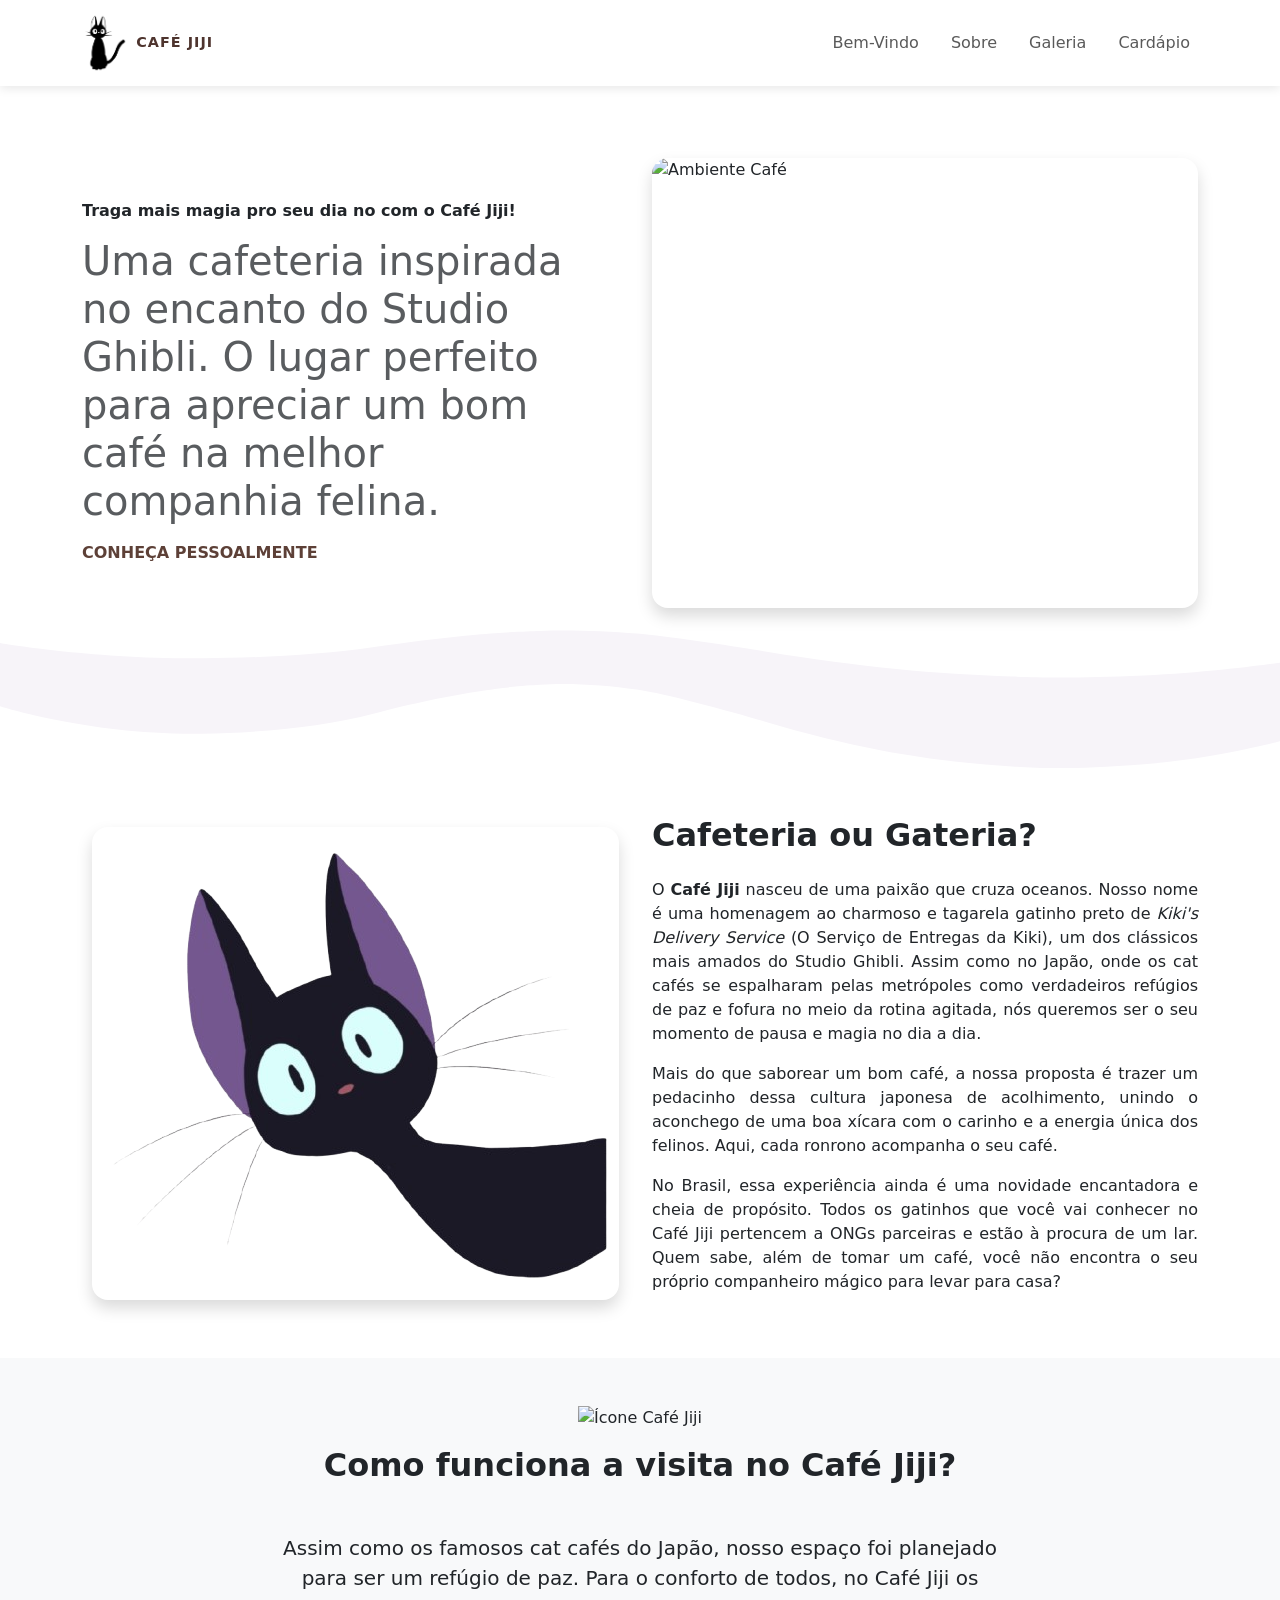
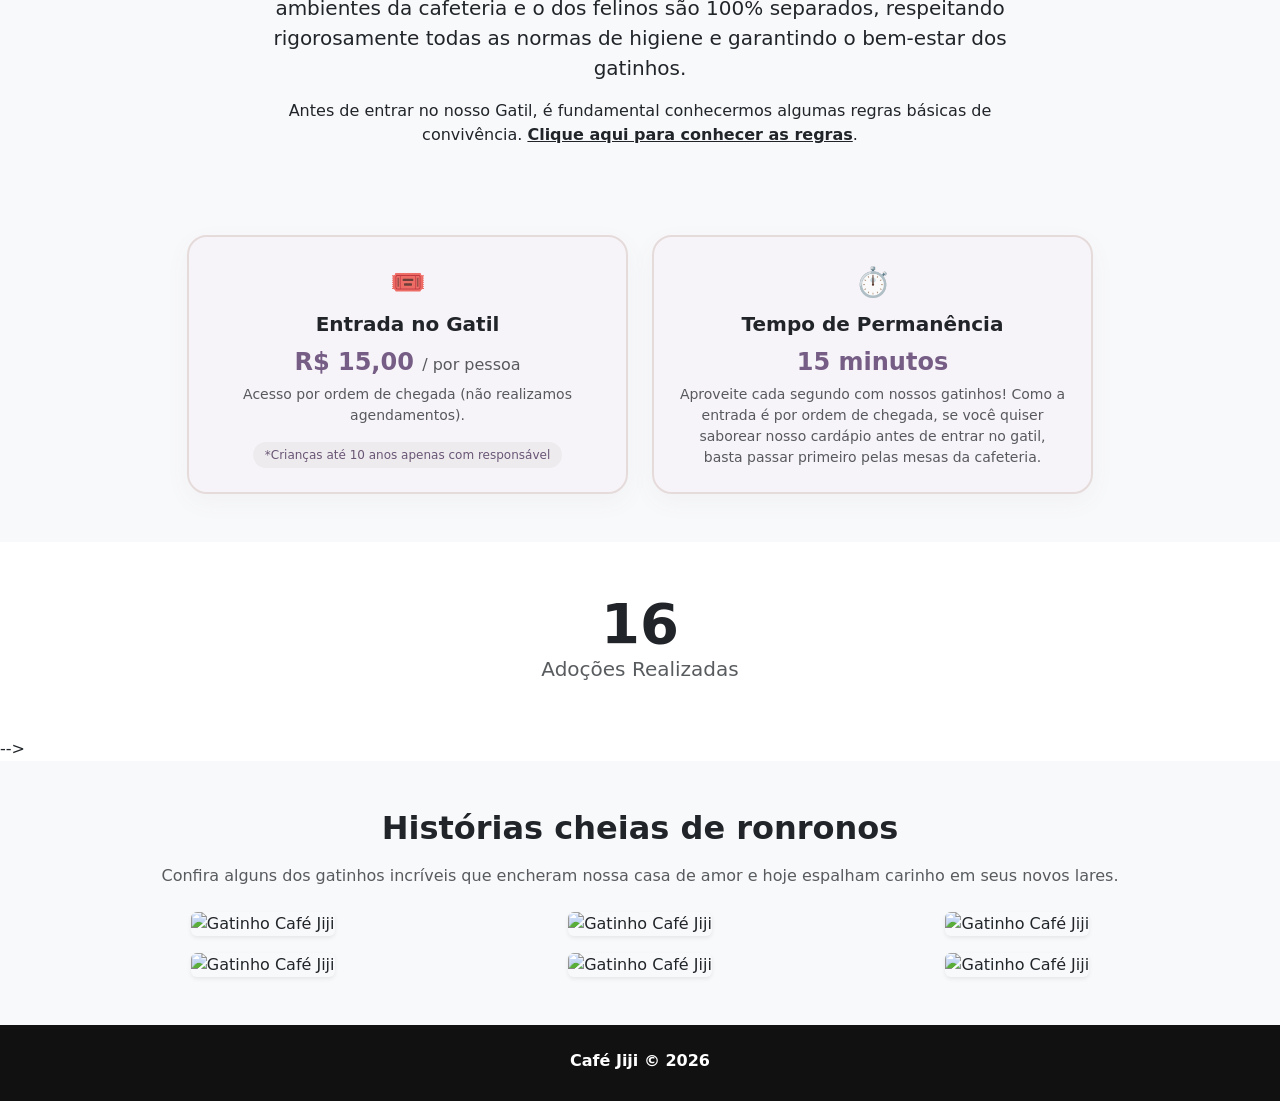
==== commit cec11106: "feat: dashboard done" ====
--- a/CafeJiji/wwwroot/index.html
+++ b/CafeJiji/wwwroot/index.html
@@ -343,41 +343,53 @@
     Confira alguns dos gatinhos incríveis que encheram nossa casa de amor e hoje espalham carinho em seus novos lares.
     </p>
 
-    <!-- GALERIA -->
+    <style>
+  .gallery-img {
+    width: 100%;
+    height: 250px;     /* Força todas as imagens a terem exatamente o mesmo tamanho */
+    object-fit: cover; /* Corta a imagem cirurgicamente sem distorcer ou esticar */
+    transition: transform 0.3s ease, filter 0.3s ease;
+  }
+
+  /* Efeito opcional bem sutil de aproximação ao passar o mouse */
+  .gallery-item:hover .gallery-img {
+    transform: scale(1.03);
+  }
+</style>
+
     <div class="row g-3">
 
-      <div class="col-6 col-md-4">
-        <img src="https://images.unsplash.com/photo-1511910849309-0dffb8785146"
-             class="img-fluid rounded shadow-sm gallery-img">
-      </div>
-
-      <div class="col-6 col-md-4">
-        <img src="https://images.unsplash.com/photo-1504208434309-cb69f4fe52b0"
-             class="img-fluid rounded shadow-sm gallery-img">
-      </div>
-
-      <div class="col-6 col-md-4">
-        <img src="https://images.unsplash.com/photo-1509042239860-f550ce710b93"
-             class="img-fluid rounded shadow-sm gallery-img">
-      </div>
-
-      <div class="col-6 col-md-4">
-        <img src="https://images.unsplash.com/photo-1470163395405-d2b80e7450ed"
-             class="img-fluid rounded shadow-sm gallery-img">
-      </div>
-
-      <div class="col-6 col-md-4">
-        <img src="https://images.unsplash.com/photo-1518791841217-8f162f1e1131"
-             class="img-fluid rounded shadow-sm gallery-img">
-      </div>
-
-      <div class="col-6 col-md-4">
-        <img src="https://images.unsplash.com/photo-1511044568932-338cba0ad803"
-             class="img-fluid rounded shadow-sm gallery-img">
-      </div>
-
-    </div>
-
+      <div class="col-6 col-md-4 gallery-item">
+        <img src="https://images.unsplash.com/photo-1514888286974-6c03e2ca1dba?q=80&w=600"
+            class="img-fluid rounded shadow-sm gallery-img" alt="Gatinho Café Jiji">
+      </div>
+
+      <div class="col-6 col-md-4 gallery-item">
+        <img src="https://images.unsplash.com/photo-1573865526739-10659fec78a5?q=80&w=600"
+            class="img-fluid rounded shadow-sm gallery-img" alt="Gatinho Café Jiji">
+      </div>
+
+      <div class="col-6 col-md-4 gallery-item">
+        <img src="https://images.unsplash.com/photo-1581928520011-5668fdbc091f?q=80&w=1634&auto=format&fit=crop&ixlib=rb-4.1.0&ixid=M3wxMjA3fDB8MHxwaG90by1wYWdlfHx8fGVufDB8fHx8fA%3D%3D"
+            class="img-fluid rounded shadow-sm gallery-img" alt="Gatinho Café Jiji">
+      </div>
+
+      <div class="col-6 col-md-4 gallery-item">
+        <img src="https://images.unsplash.com/photo-1519052537078-e6302a4968d4?q=80&w=600"
+            class="img-fluid rounded shadow-sm gallery-img" alt="Gatinho Café Jiji">
+      </div>
+
+      <div class="col-6 col-md-4 gallery-item">
+        <img src="https://images.unsplash.com/photo-1511044568932-338cba0ad803?q=80&w=600"
+            class="img-fluid rounded shadow-sm gallery-img" alt="Gatinho Café Jiji">
+      </div>
+
+      <div class="col-6 col-md-4 gallery-item">
+        <img src="https://images.unsplash.com/photo-1561948955-570b270e7c36?q=80&w=600"
+            class="img-fluid rounded shadow-sm gallery-img" alt="Gatinho Café Jiji">
+      </div>
+
+    </div>
   </div>
 
 </section>
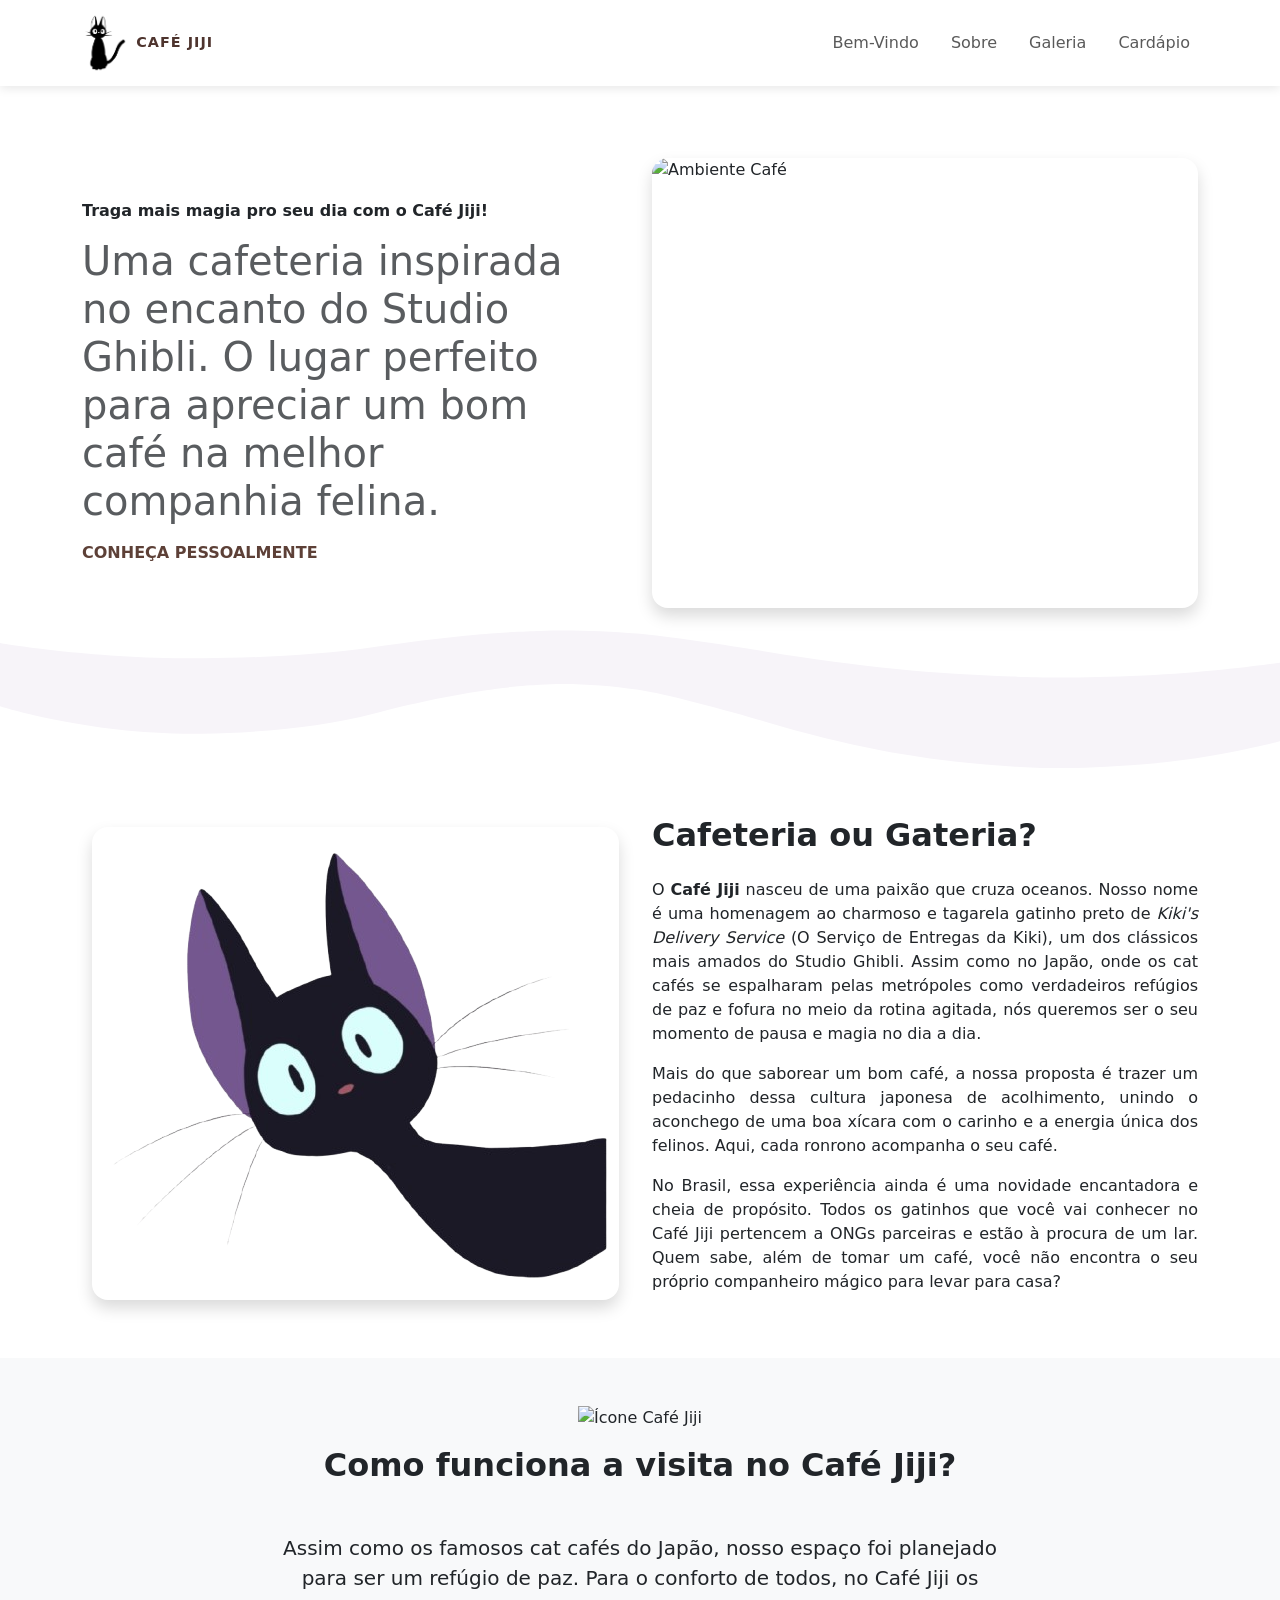
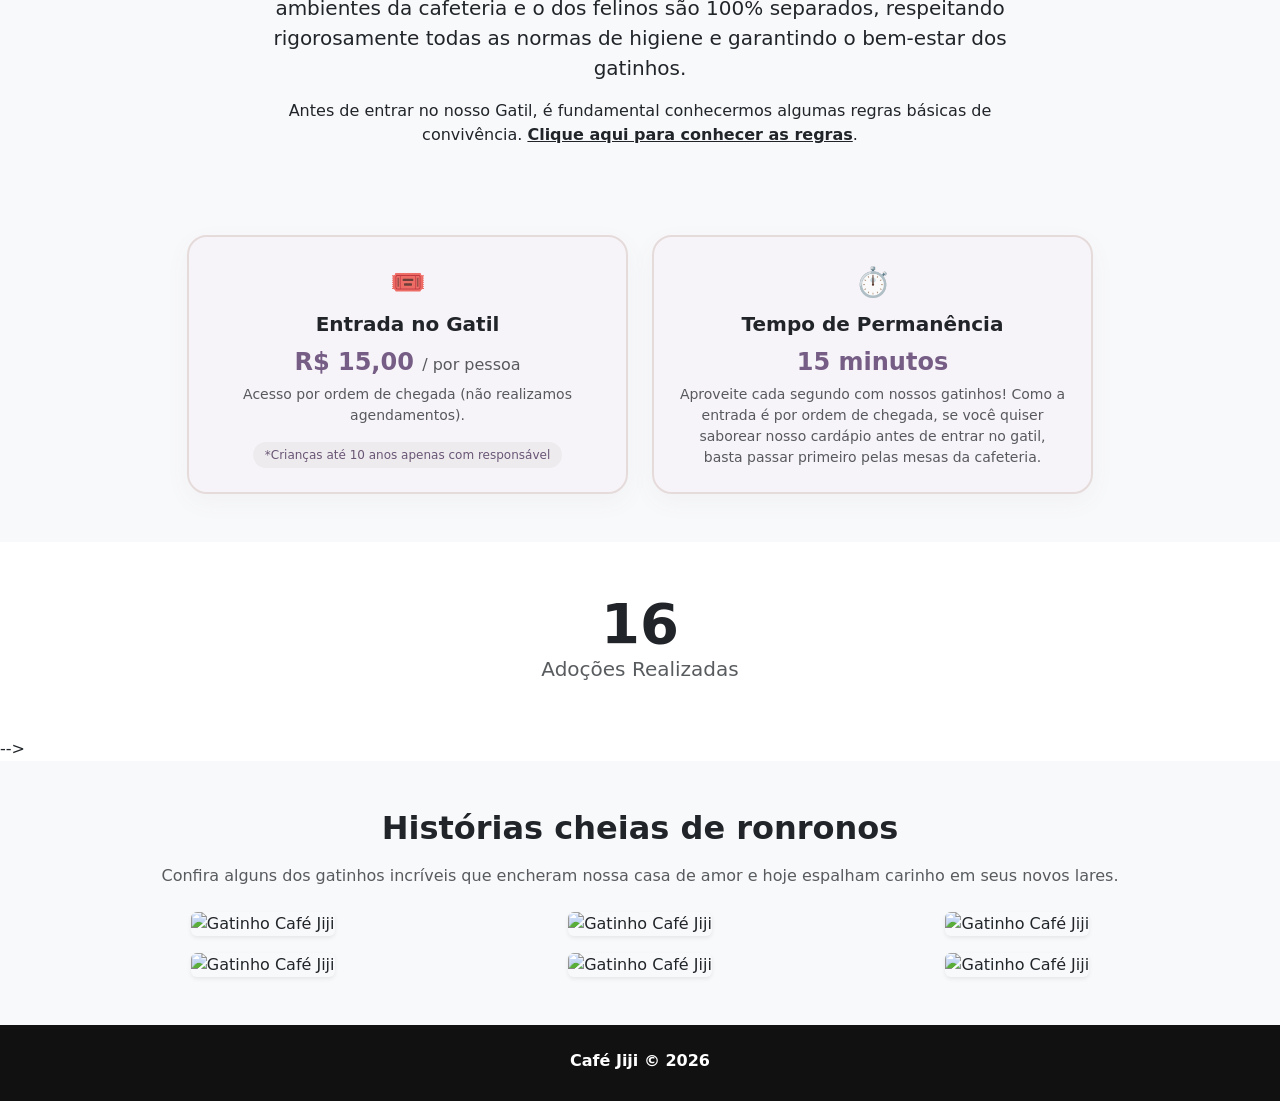
==== commit 5959e479: "fix: typo" ====
--- a/CafeJiji/wwwroot/index.html
+++ b/CafeJiji/wwwroot/index.html
@@ -94,7 +94,7 @@
       <div class="col-lg-6 text-center text-lg-start">
 
         <h6 class="fw-bold mb-3">
-          Traga mais magia pro seu dia no <b>com o Café Jiji!</b>
+          Traga mais magia pro seu dia <b>com o Café Jiji!</b>
         </h6>
 
        <h1 class="mb-3 text-muted text-start" style="max-width: 500px; line-height: 1.2;">
@@ -297,12 +297,8 @@
     }
 
     const gatos = await response.json();
-
-    // Filtra a lista contando quantos possuem o status de Adotado (Enum valor 2)
-    // Nota: O .NET costuma converter Enums para número no JSON. Se o seu retornar string, mude para: g.status === 'Adotado'
     const totalAdotados = gatos.filter(g => g.status === 2 || g.status === 'Adotado').length;
 
-    // Dispara a animação usando o valor real retornado do banco
     animateCounter("counter", totalAdotados, 2000);
 
   } catch (error) {
